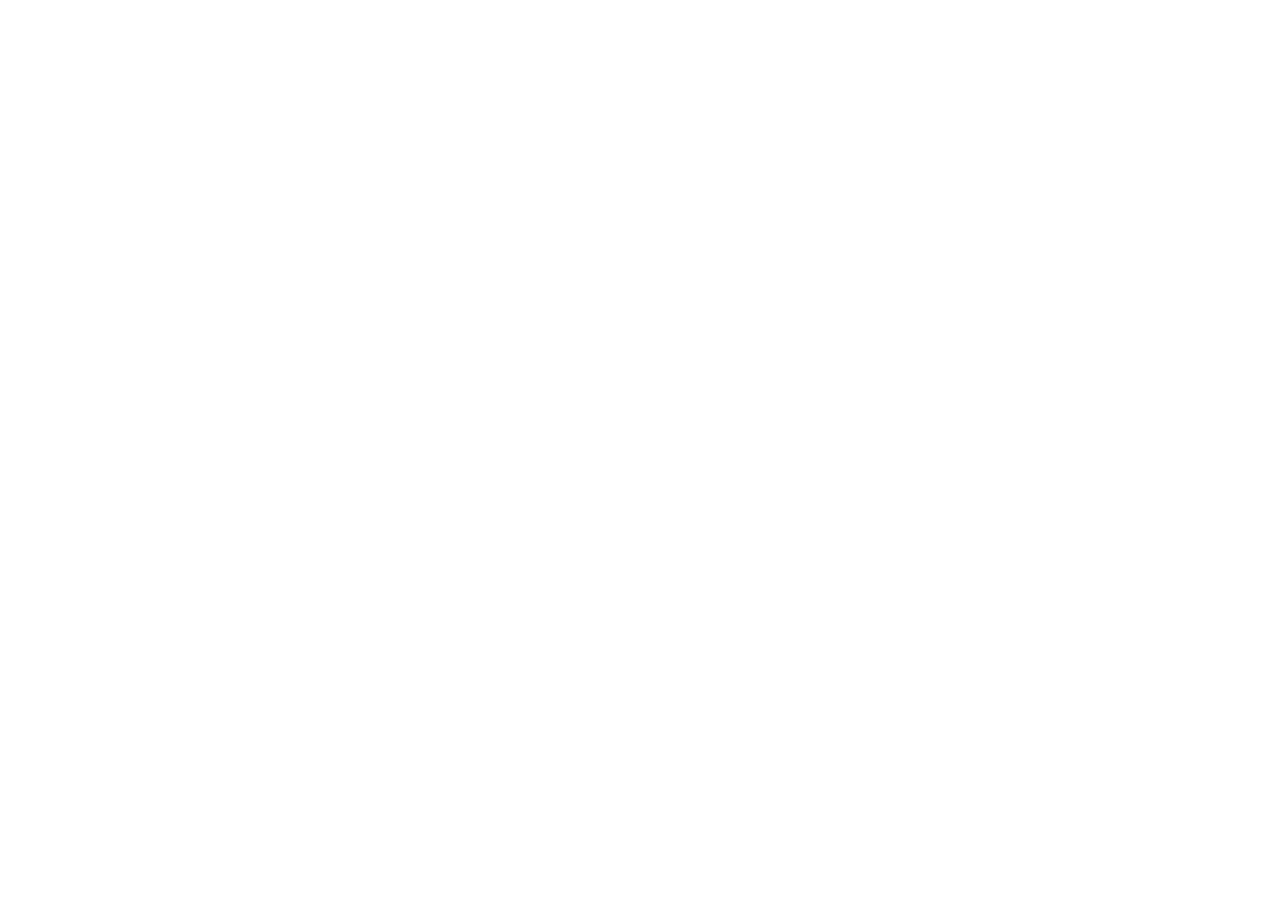
==== blog.html @ 2ebdb0d0 "Integrate homepage FAQ/membership nav, fix blog links, and refine GEO guide. Co-authored-by: Cursor " ====
<!DOCTYPE html>
<html lang="en">
<head>
  <meta charset="UTF-8">
  <meta name="viewport" content="width=device-width, initial-scale=1.0">
  <meta name="description" content="Longevity and preventative health articles by Dr. Ali Zaidi, MD — sleep, metabolism, fitness, and chronic disease prevention.">
  <title>Longevity and Preventative Health Blog | Dr. Ali Zaidi, MD</title>
  <link rel="icon" href="https://static.wixstatic.com/media/4ccdaa_67f7a51a958548e288dbaf24dc10bf9b~mv2.png/v1/fill/w_32,h_32,al_c,q_85,usm_0.66_1.00_0.01,enc_avif,quality_auto/Active%20Senior.png" type="image/png">
  <link rel="preconnect" href="https://fonts.googleapis.com">
  <link rel="preconnect" href="https://fonts.gstatic.com" crossorigin>
  <link href="https://fonts.googleapis.com/css2?family=Inter:wght@400;500;600;700&display=swap" rel="stylesheet">
  <link rel="stylesheet" href="css/style.css">
  <script type="application/ld+json">
  {
    "@context": "https://schema.org",
    "@type": "Blog",
    "name": "Insights for a Healthier, Longer Life",
    "description": "Expert-backed articles on chronic disease prevention, longevity, and lifestyle medicine by Dr. Ali Zaidi, MD.",
    "url": "https://www.alizaidimd.com/blog.html",
    "author": { "@type": "Person", "name": "Ali Zaidi" }
  }
  </script>
</head>
<body class="subpage">

  <div id="geo-spot-head-meta" class="geo-spot-chip" aria-hidden="true">Blog page head metadata (JSON-LD, meta tags) · view source</div>

  <a href="#main-content" class="skip-link">Skip to Main Content</a>

  <header id="site-header">
    <div class="container nav-wrapper">
      <a href="index.html" class="logo">Ali Zaidi, MD</a>
      <button class="nav-toggle" aria-label="Toggle navigation menu" aria-expanded="false">
        <span></span><span></span><span></span>
      </button>
      <nav class="main-nav" aria-label="Main navigation">
        <ul class="nav-links">
          <li><a href="index.html">Home</a></li>
          <li><a href="index.html#about">About</a></li>
          <li><a href="index.html#services">Services</a></li>
          <li><a href="index.html#why-choose">Why Choose Us</a></li>
          <li><a href="blog.html" class="active">Blog</a></li>
          <li><a href="index.html#membership">Membership</a></li>
          <li><a href="index.html#faq">FAQ</a></li>
        </ul>
        <a href="index.html#consult-form" class="btn btn-pill nav-mobile-cta">Book a Consult</a>
      </nav>
      <a href="index.html#consult-form" class="btn btn-pill header-cta">Book a Consult</a>
    </div>
  </header>

  <main id="main-content">
    <div class="page-hero">
      <div class="container">
        <h1>Insights for a Healthier, Longer Life</h1>
        <p>Evidence-based articles on prevention, longevity, and the science behind performance medicine.</p>
      </div>
    </div>

    <section class="section">
      <div class="container">
        <h2 class="blog-page-subheading">All Posts</h2>
        <div class="blog-grid blog-grid-all" id="blog-grid-all"></div>
      </div>
    </section>
  </main>

  <footer id="site-footer">
    <div class="container footer-grid">
      <div class="footer-brand">
        <a href="index.html" class="footer-logo">Ali Zaidi, MD</a>
        <a href="index.html#consult-form" class="btn btn-pill">Book a Consult</a>
      </div>
      <div class="footer-links-col">
        <h3>Quick Links</h3>
        <ul>
          <li><a href="index.html">Home</a></li>
          <li><a href="blog.html">Blog</a></li>
          <li><a href="index.html#membership">Membership</a></li>
          <li><a href="index.html#faq">FAQ</a></li>
        </ul>
      </div>
      <div class="footer-credit">
        <p>&copy; 2025 by Ali Zaidi, MD.</p>
      </div>
    </div>
  </footer>

  <script src="js/config.js"></script>
  <script src="js/blog-data.js"></script>
  <script src="js/blog.js"></script>
  <script src="js/main.js"></script>
  <script src="js/geo-guide.js"></script>
</body>
</html>
---- css/style.css ----
/* Ali Zaidi MD – matched to alizaidimd.com */

:root {
  --brand: #5a827e;
  --brand-dark: #4a6f6b;
  --btn: #84ae92;
  --btn-hover: #75a082;
  --text: #1f2937;
  --text-muted: #4b5563;
  --white: #ffffff;
  --off-white: #f9fafb;
  --light-gray: #f3f4f6;
  --services-overlay: rgba(30, 42, 54, 0.78);
  --radius-card: 18px;
  --radius-pill: 55px;
  --header-h: 118px;
  --font: 'Inter', -apple-system, BlinkMacSystemFont, 'Segoe UI', sans-serif;
  --transition: 0.25s ease;
}

*, *::before, *::after { box-sizing: border-box; margin: 0; padding: 0; }

html {
  scroll-behavior: smooth;
  scroll-padding-top: var(--header-h);
}

body {
  font-family: var(--font);
  font-size: 16px;
  line-height: 1.6;
  color: var(--text);
  background: var(--white);
  -webkit-font-smoothing: antialiased;
}

body.nav-open { overflow: hidden; }

img { max-width: 100%; height: auto; display: block; }
a { color: inherit; text-decoration: none; }
ul { list-style: none; }

h1, h2, h3, h4 {
  font-family: var(--font);
  font-weight: 700;
  color: var(--text);
  line-height: 1.2;
}

.container {
  width: 100%;
  max-width: 1200px;
  margin: 0 auto;
  padding: 0 32px;
}

.section { padding: 72px 0; }
.text-accent { color: var(--brand); }

/* Skip link */
.skip-link {
  position: absolute;
  top: -100px;
  left: 16px;
  z-index: 9999;
  padding: 10px 18px;
  background: var(--brand);
  color: var(--white);
  font-weight: 600;
  border-radius: 6px;
}

.skip-link:focus,
.skip-link.geo-guide-highlight {
  top: 16px;
}

/* Buttons */
.btn {
  display: inline-block;
  font-family: var(--font);
  font-size: 15px;
  font-weight: 600;
  text-align: center;
  border: none;
  cursor: pointer;
  transition: background var(--transition), transform var(--transition);
}

.btn-pill {
  padding: 10px 28px;
  background: var(--btn);
  color: #000;
  border-radius: var(--radius-pill);
}

.btn-pill:hover,
.btn-pill:focus {
  background: var(--btn-hover);
  transform: translateY(-1px);
}

.btn-full { width: 100%; padding-top: 12px; padding-bottom: 12px; }

.label-required::after {
  content: ' *';
  color: rgba(255, 255, 255, 0.85);
}

/* ========== HEADER ========== */
#site-header {
  position: sticky;
  top: 0;
  z-index: 1000;
  background: var(--brand);
  height: var(--header-h);
}

.nav-wrapper {
  display: flex;
  align-items: center;
  justify-content: space-between;
  height: var(--header-h);
  gap: 20px;
}

.logo {
  font-size: 18px;
  font-weight: 700;
  color: var(--white);
  white-space: nowrap;
}

.main-nav {
  flex: 1;
  display: flex;
  justify-content: center;
  align-items: center;
}

.nav-links {
  display: flex;
  gap: 28px;
}

.nav-links a {
  color: var(--white);
  font-size: 15px;
  font-weight: 500;
  padding-bottom: 4px;
  border-bottom: 2px solid transparent;
  transition: border-color var(--transition);
}

.nav-links a:hover,
.nav-links a.active {
  border-bottom-color: var(--white);
}

.nav-mobile-cta { display: none; }

.nav-toggle {
  display: none;
  flex-direction: column;
  gap: 5px;
  background: none;
  border: none;
  cursor: pointer;
  padding: 4px;
  z-index: 1002;
}

.nav-toggle span {
  display: block;
  width: 24px;
  height: 2px;
  background: var(--white);
  transition: transform var(--transition), opacity var(--transition);
}

.nav-toggle.active span:nth-child(1) { transform: translateY(7px) rotate(45deg); }
.nav-toggle.active span:nth-child(2) { opacity: 0; }
.nav-toggle.active span:nth-child(3) { transform: translateY(-7px) rotate(-45deg); }

/* ========== HERO SLIDESHOW ========== */
.hero-slideshow {
  position: relative;
  min-height: 520px;
  display: flex;
  align-items: center;
  justify-content: center;
  overflow: hidden;
}

.hero-slideshow-img {
  position: absolute;
  inset: 0;
  width: 100%;
  height: 100%;
  object-fit: cover;
}

.hero-slideshow-overlay {
  position: absolute;
  inset: 0;
  background: rgba(0, 0, 0, 0.35);
}

.hero-slideshow-content {
  position: relative;
  z-index: 1;
  text-align: center;
  color: var(--white);
  padding: 80px 32px;
}

.hero-slideshow-content h1 {
  font-size: clamp(42px, 7vw, 75px);
  color: var(--white);
  margin-bottom: 16px;
  letter-spacing: -0.02em;
}

.hero-slideshow-tagline {
  font-size: clamp(16px, 2.5vw, 22px);
  font-weight: 700;
  color: var(--white);
}

/* ========== TESTIMONIAL ========== */
.testimonial-section {
  background: var(--off-white);
  padding: 40px 0;
  text-align: center;
}

.testimonial-slide p {
  font-size: 18px;
  font-style: italic;
  color: var(--text-muted);
  max-width: 640px;
  margin: 0 auto 12px;
  line-height: 1.7;
}

.testimonial-slide cite {
  font-style: normal;
  font-weight: 600;
  font-size: 15px;
  color: var(--text);
}

/* ========== PERFORMANCE MEDICINE HERO ========== */
#hero {
  position: relative;
  padding: 80px 0 100px;
  overflow: hidden;
  background: #e4e4e4;
}

.hero-stripes {
  position: absolute;
  inset: 0;
  background:
    linear-gradient(128deg, transparent 22%, rgba(255,255,255,0.92) 22%, rgba(255,255,255,0.92) 38%, transparent 38%),
    linear-gradient(128deg, transparent 48%, rgba(255,255,255,0.7) 48%, rgba(255,255,255,0.7) 62%, transparent 62%),
    linear-gradient(128deg, transparent 8%, rgba(255,255,255,0.55) 8%, rgba(255,255,255,0.55) 18%, transparent 18%),
    linear-gradient(165deg, #e8e8e8 0%, #f6f6f6 45%, #eaeaea 100%);
  pointer-events: none;
}

.hero-inner {
  position: relative;
  text-align: center;
  max-width: 720px;
}

.hero-title {
  font-size: clamp(48px, 8vw, 90px);
  font-weight: 700;
  color: var(--text);
  margin-bottom: 12px;
  letter-spacing: -0.02em;
}

.hero-subtitle {
  font-size: clamp(16px, 2.5vw, 22px);
  font-weight: 700;
  color: var(--text);
  margin-bottom: 48px;
}

.guide-card {
  background: var(--brand);
  border-radius: 31px;
  padding: 48px 56px;
  text-align: center;
  color: var(--white);
}

.guide-card-title {
  font-size: clamp(20px, 3vw, 28px);
  font-weight: 700;
  color: var(--white);
  margin-bottom: 16px;
}

.guide-card-text {
  font-size: 17px;
  line-height: 1.65;
  margin-bottom: 28px;
  color: rgba(255,255,255,0.95);
}

/* ========== ABOUT ========== */
#about { background: var(--white); }

.about-grid {
  display: grid;
  grid-template-columns: 1fr 1.15fr;
  gap: 56px;
  align-items: center;
}

.about-image img {
  width: 100%;
  border-radius: var(--radius-card);
  object-fit: cover;
}

.about-text h2 {
  font-size: clamp(28px, 4vw, 42px);
  margin-bottom: 24px;
  line-height: 1.25;
}

.about-text p {
  font-size: 16px;
  color: var(--text-muted);
  margin-bottom: 16px;
  line-height: 1.75;
}

.about-credentials {
  font-size: 14px;
  font-weight: 500;
  color: var(--text-muted);
  margin-bottom: 16px !important;
}

.service-col .term-note {
  display: block;
  font-size: 13px;
  color: rgba(255,255,255,0.65);
  font-weight: 400;
  margin-top: 2px;
}

.membership-note {
  text-align: center;
  margin-top: 32px;
  font-size: 15px;
  color: var(--text-muted);
}

.membership-note a {
  color: var(--brand);
  text-decoration: underline;
}

.consult-intro {
  font-size: 15px;
  line-height: 1.65;
  color: rgba(255,255,255,0.9);
  margin-bottom: 24px;
  max-width: 420px;
}

.blog-page-subheading {
  font-size: clamp(24px, 3vw, 32px);
  margin-bottom: 32px;
}

.blog-grid-all {
  grid-template-columns: repeat(3, 1fr);
}

.post-article h1 {
  font-size: clamp(28px, 4vw, 40px);
  margin-bottom: 24px;
  line-height: 1.25;
}

.post-meta {
  font-size: 14px;
  color: var(--text-muted);
  margin-bottom: 12px;
}

.post-hero-image {
  margin-bottom: 32px;
  border-radius: var(--radius-card);
  overflow: hidden;
}

.post-hero-image img {
  width: 100%;
  max-height: 480px;
  object-fit: cover;
}

.post-body p {
  font-size: 17px;
  line-height: 1.8;
  color: var(--text-muted);
  margin-bottom: 20px;
}

.post-canonical {
  margin-top: 32px;
  padding-top: 24px;
  border-top: 1px solid #e5e7eb;
  font-size: 14px !important;
}

.post-canonical a {
  color: var(--brand);
  text-decoration: underline;
}

.post-back {
  margin-top: 40px;
}

.post-back a {
  color: var(--brand);
  font-weight: 600;
  text-decoration: underline;
}

.best-fit-lead {
  font-size: 18px;
  line-height: 1.7;
  color: var(--text-muted);
  margin-bottom: 32px;
  padding-bottom: 32px;
  border-bottom: 1px solid #e5e7eb;
}

/* ========== SERVICES ========== */
#services {
  position: relative;
  padding: 72px 0;
  color: var(--white);
}

.services-bg {
  position: absolute;
  inset: 0;
}

.services-bg::before {
  content: '';
  position: absolute;
  inset: 0;
  background: url('https://static.wixstatic.com/media/11062b_70e1c9939f43477fb75003831339d570~mv2.jpeg/v1/fill/w_1920,h_700,al_c,q_90,usm_0.66_1.00_0.01,enc_avif,quality_auto/11062b_70e1c9939f43477fb75003831339d570~mv2.jpeg') center/cover no-repeat;
  filter: saturate(0.85) brightness(0.92);
}

.services-bg::after {
  content: '';
  position: absolute;
  inset: 0;
  background: var(--services-overlay);
}

.services-inner { position: relative; z-index: 1; }

.services-heading {
  text-align: center;
  font-size: clamp(28px, 4vw, 42px);
  color: var(--white);
  margin-bottom: 48px;
}

.services-grid {
  display: grid;
  grid-template-columns: repeat(3, 1fr);
  gap: 0;
}

.service-col { padding: 0 32px; }

.service-col:not(:first-child) {
  border-left: 1px solid rgba(255,255,255,0.25);
}

.service-col h4 {
  font-size: 20px;
  font-weight: 700;
  color: var(--white);
  margin-bottom: 12px;
}

.service-intro {
  font-size: 15px;
  color: rgba(255,255,255,0.85);
  margin-bottom: 12px;
  line-height: 1.6;
}

.service-col ul li {
  font-size: 15px;
  color: rgba(255,255,255,0.9);
  padding-left: 14px;
  position: relative;
  margin-bottom: 6px;
  line-height: 1.55;
}

.service-col ul li::before {
  content: '•';
  position: absolute;
  left: 0;
  color: rgba(255,255,255,0.7);
}

/* ========== OUTSMART CHRONIC DISEASE ========== */
#chronic-callout { padding: 0; }

.chronic-grid {
  display: grid;
  grid-template-columns: 1fr 1fr;
  min-height: 420px;
}

.chronic-content {
  background: var(--brand);
  color: var(--white);
  display: flex;
  flex-direction: column;
  justify-content: center;
  align-items: center;
  text-align: center;
  padding: 56px 48px;
}

.chronic-content h2 {
  font-size: clamp(28px, 4vw, 42px);
  color: var(--white);
  margin-bottom: 20px;
}

.chronic-content p {
  font-size: 16px;
  line-height: 1.7;
  max-width: 440px;
  margin-bottom: 32px;
  color: rgba(255,255,255,0.95);
}

.chronic-image { overflow: hidden; }

.chronic-image img {
  width: 100%;
  height: 100%;
  object-fit: cover;
}

/* ========== MEMBERSHIP ========== */
#membership { background: var(--white); }

.membership-heading {
  text-align: center;
  font-size: clamp(28px, 4vw, 42px);
  margin-bottom: 48px;
}

.membership-grid {
  display: grid;
  grid-template-columns: 1fr 1fr;
  gap: 48px;
  align-items: start;
}

.membership-image img {
  width: 100%;
  border-radius: var(--radius-card);
  object-fit: cover;
  aspect-ratio: 4/5;
}

.membership-items {
  display: flex;
  flex-direction: column;
  gap: 12px;
}

.membership-item {
  border: 1px solid #d1d5db;
  border-radius: 8px;
  padding: 18px 20px;
  text-align: center;
  font-size: 15px;
  font-weight: 500;
  color: var(--text);
  background: var(--white);
  transition: background var(--transition);
  flex-shrink: 0;
}

.membership-item:hover { background: var(--off-white); }

.membership-dots {
  display: none;
  justify-content: center;
  gap: 8px;
  margin-top: 20px;
}

.membership-dot {
  width: 8px;
  height: 8px;
  border-radius: 50%;
  border: none;
  background: #d1d5db;
  cursor: pointer;
  padding: 0;
}

.membership-dot.active { background: var(--brand); }

/* ========== WHY CHOOSE ========== */
#why-choose { background: var(--off-white); }

.why-header {
  text-align: center;
  max-width: 640px;
  margin: 0 auto 48px;
}

.why-header h2 {
  font-size: clamp(28px, 4vw, 36px);
  margin-bottom: 12px;
}

.why-header p {
  font-size: 16px;
  color: var(--text-muted);
}

.why-grid {
  display: grid;
  grid-template-columns: 1fr 1fr;
  gap: 40px;
  align-items: start;
}

.why-image img {
  width: 100%;
  border-radius: var(--radius-card);
  object-fit: cover;
}

.why-features {
  display: flex;
  flex-direction: column;
  gap: 16px;
}

.why-card {
  display: flex;
  gap: 20px;
  align-items: flex-start;
  background: var(--white);
  border: 1px solid #e5e7eb;
  border-radius: var(--radius-card);
  padding: 24px;
}

.why-icon {
  flex-shrink: 0;
  width: 48px;
  height: 48px;
  color: var(--text-muted);
}

.why-icon img {
  width: 100%;
  height: 100%;
  filter: brightness(0) saturate(100%) invert(35%) sepia(8%) saturate(600%) hue-rotate(118deg);
}

.why-card h4 {
  font-size: 17px;
  font-weight: 700;
  margin-bottom: 6px;
}

.why-card p {
  font-size: 14px;
  color: var(--text-muted);
  line-height: 1.65;
}

/* ========== BLOG ========== */
#blog { background: var(--white); }

.blog-header {
  display: grid;
  grid-template-columns: 1fr 1fr;
  gap: 40px;
  align-items: start;
  margin-bottom: 40px;
}

.blog-header h2 {
  font-size: clamp(28px, 4vw, 42px);
  line-height: 1.2;
}

.blog-header-right p {
  font-size: 15px;
  color: var(--text-muted);
  line-height: 1.7;
  margin-bottom: 20px;
}

.blog-grid {
  display: grid;
  grid-template-columns: repeat(3, 1fr);
  gap: 24px;
}

.blog-card {
  position: relative;
  display: block;
  border-radius: var(--radius-card);
  overflow: hidden;
  aspect-ratio: 1;
}

.blog-card img {
  width: 100%;
  height: 100%;
  object-fit: cover;
  transition: transform 0.4s ease;
}

.blog-card::after {
  content: '';
  position: absolute;
  inset: 0;
  background: linear-gradient(to bottom, rgba(0,0,0,0.55) 0%, transparent 35%, transparent 55%, rgba(0,0,0,0.7) 100%);
  pointer-events: none;
}

.blog-card:hover img { transform: scale(1.04); }

.blog-overlay {
  position: absolute;
  inset: 0;
  z-index: 1;
  display: flex;
  flex-direction: column;
  justify-content: space-between;
  padding: 20px;
  pointer-events: none;
}

.blog-meta {
  font-size: 13px;
  color: rgba(255,255,255,0.9);
  font-weight: 500;
}

.blog-overlay h3 {
  font-size: clamp(15px, 2vw, 20px);
  font-weight: 600;
  color: var(--white);
  line-height: 1.35;
}

/* ========== BIOMARKER GUIDE ========== */
#biomarker-guide { background: var(--light-gray); }

.guide-grid {
  display: grid;
  grid-template-columns: 1fr 1fr;
  gap: 48px;
  align-items: center;
}

.guide-copy h2 {
  font-size: clamp(28px, 4vw, 36px);
  margin-bottom: 16px;
}

.guide-copy > p {
  font-size: 16px;
  color: var(--text-muted);
  margin-bottom: 8px;
}

.guide-benefits { margin-top: 24px; }

.guide-benefits li {
  position: relative;
  padding-left: 28px;
  margin-bottom: 10px;
  font-size: 15px;
  color: var(--text-muted);
  line-height: 1.5;
}

.guide-benefits li::before {
  content: '✔';
  position: absolute;
  left: 0;
  color: var(--brand);
  font-size: 14px;
}

.guide-form-panel {
  background: var(--brand);
  color: var(--white);
  padding: 40px;
  border-radius: var(--radius-card);
}

.guide-form-panel h2 {
  font-size: 22px;
  color: var(--white);
  margin-bottom: 8px;
}

.guide-form-sub {
  font-size: 14px;
  margin-bottom: 24px;
  color: rgba(255,255,255,0.9);
}

#guide-form input {
  width: 100%;
  padding: 14px 16px;
  margin-bottom: 12px;
  border: none;
  border-radius: 8px;
  font-family: var(--font);
  font-size: 15px;
  background: var(--white);
  color: var(--text);
}

#guide-form input:focus {
  outline: 2px solid var(--btn);
  outline-offset: 1px;
}

#guide-form input.error { outline: 2px solid #ef4444; }

/* ========== CONSULT FORM ========== */
#consult-form { padding: 0; }

.consult-grid {
  display: grid;
  grid-template-columns: 1fr 1fr;
  min-height: 600px;
}

.consult-panel {
  background: var(--brand);
  color: var(--white);
  padding: 56px 48px;
}

.consult-panel h2 {
  font-size: clamp(32px, 5vw, 42px);
  color: var(--white);
  margin-bottom: 32px;
}

.consult-panel label {
  display: block;
  font-size: 13px;
  font-weight: 500;
  margin-bottom: 6px;
  color: rgba(255,255,255,0.95);
}

.consult-panel input,
.consult-panel textarea {
  width: 100%;
  padding: 12px 14px;
  border: none;
  border-radius: 8px;
  font-family: var(--font);
  font-size: 15px;
  background: var(--white);
  color: var(--text);
  margin-bottom: 4px;
}

.consult-panel input:focus,
.consult-panel textarea:focus {
  outline: 2px solid var(--btn);
  outline-offset: 1px;
}

.consult-panel input.error,
.consult-panel textarea.error { outline: 2px solid #ef4444; }

.form-row {
  display: grid;
  grid-template-columns: 1fr 1fr;
  gap: 16px;
  margin-bottom: 12px;
}

.form-group { margin-bottom: 12px; }

.consult-panel .btn-pill { margin-top: 16px; }

.consult-image { overflow: hidden; }

.consult-image img {
  width: 100%;
  height: 100%;
  object-fit: cover;
}

.form-message {
  margin-top: 12px;
  font-size: 14px;
  min-height: 20px;
}

.form-message.success { color: #bbf7d0; font-weight: 600; }
.form-message.error { color: #fecaca; }

#guide-form .form-message.success { color: #d1fae5; }
#guide-form .form-message.error { color: #fecaca; }

/* ========== FOOTER ========== */
#site-footer {
  background: var(--brand);
  color: var(--white);
  padding: 64px 0 48px;
}

.footer-grid {
  display: grid;
  grid-template-columns: 1.8fr 0.8fr 1fr;
  gap: 48px;
  align-items: start;
}

.footer-logo {
  font-size: 20px;
  font-weight: 700;
  color: var(--white);
  display: inline-block;
  margin-bottom: 16px;
}

.footer-brand p {
  font-size: 14px;
  line-height: 1.75;
  color: rgba(255,255,255,0.9);
  margin-bottom: 16px;
  max-width: 440px;
}

.footer-nap {
  margin-bottom: 24px;
  font-size: 14px;
  line-height: 1.75;
  color: rgba(255,255,255,0.9);
}

.footer-nap a {
  color: var(--white);
  text-decoration: underline;
}

.footer-nap p { margin-bottom: 4px; }

.footer-links-col h3 {
  font-size: 15px;
  font-weight: 700;
  color: var(--white);
  margin-bottom: 16px;
}

.footer-links-col ul li { margin-bottom: 10px; }

.footer-links-col a {
  font-size: 14px;
  color: rgba(255,255,255,0.85);
  transition: color var(--transition);
}

.footer-links-col a:hover { color: var(--white); }

.footer-credit {
  text-align: right;
  align-self: end;
}

.footer-credit p {
  font-size: 13px;
  color: rgba(255,255,255,0.75);
}

.footer-credit a {
  text-decoration: underline;
  color: rgba(255,255,255,0.85);
}

/* ========== RESPONSIVE ========== */
@media (max-width: 1024px) {
  .about-grid,
  .membership-grid,
  .why-grid,
  .guide-grid,
  .blog-header {
    grid-template-columns: 1fr;
    gap: 32px;
  }

  .blog-grid { grid-template-columns: repeat(2, 1fr); }

  .footer-grid {
    grid-template-columns: 1fr;
    gap: 32px;
  }

  .footer-credit { text-align: left; }
}

@media (max-width: 768px) {
  :root { --header-h: 80px; }

  .container { padding: 0 20px; }
  .section { padding: 56px 0; }

  .nav-toggle { display: flex; }

  .header-cta { display: none; }

  .main-nav {
    position: fixed;
    inset: 0;
    top: var(--header-h);
    background: var(--brand);
    flex-direction: column;
    justify-content: flex-start;
    padding: 32px 24px;
    transform: translateX(100%);
    transition: transform var(--transition);
    z-index: 1001;
  }

  .main-nav.open { transform: translateX(0); }

  .nav-links {
    flex-direction: column;
    align-items: center;
    gap: 0;
    width: 100%;
  }

  .nav-links a {
    display: block;
    padding: 16px 24px;
    font-size: 18px;
    border-bottom: none;
  }

  .nav-mobile-cta {
    display: inline-block;
    margin-top: 24px;
  }

  .hero-slideshow { min-height: 400px; }

  .services-grid { grid-template-columns: 1fr; gap: 32px; }

  .service-col:not(:first-child) {
    border-left: none;
    border-top: 1px solid rgba(255,255,255,0.25);
    padding-top: 32px;
  }

  .service-col { padding: 0; }

  .chronic-grid,
  .consult-grid { grid-template-columns: 1fr; }

  .chronic-image { min-height: 280px; }
  .consult-image { min-height: 320px; order: -1; }

  .blog-grid { grid-template-columns: 1fr; }

  .blog-grid-all { grid-template-columns: 1fr; }

  .guide-card { padding: 32px 24px; border-radius: 20px; }

  .form-row { grid-template-columns: 1fr; gap: 0; }

  .consult-panel { padding: 40px 24px; }

  .membership-items {
    flex-direction: row;
    overflow-x: auto;
    scroll-snap-type: x mandatory;
    gap: 12px;
    padding-bottom: 8px;
    -webkit-overflow-scrolling: touch;
  }

  .membership-item {
    min-width: 85%;
    scroll-snap-align: start;
  }

  .membership-dots { display: flex; }
}

@media (max-width: 480px) {
  .hero-title { font-size: 42px; }
  .guide-form-panel { padding: 28px 20px; }
}

/* ========== GEO UI COMPONENTS ========== */
.section-off-white { background: var(--off-white); }
.section-light-gray { background: var(--light-gray); }

.section-heading-center {
  text-align: center;
  font-size: clamp(28px, 4vw, 38px);
  margin-bottom: 40px;
}

.geo-tldr {
  background: var(--white);
  border: 1px solid #e5e7eb;
  border-left: 4px solid var(--brand);
  border-radius: var(--radius-card);
  padding: 28px 32px;
  text-align: left;
  margin-bottom: 40px;
  max-width: 100%;
}

.geo-tldr-lead {
  font-size: 17px;
  line-height: 1.65;
  color: var(--text);
  margin-bottom: 16px;
}

.geo-tldr ul {
  list-style: disc;
  padding-left: 20px;
}

.geo-tldr li {
  font-size: 15px;
  color: var(--text-muted);
  margin-bottom: 8px;
  line-height: 1.6;
}

.geo-tldr a {
  color: var(--brand);
  text-decoration: underline;
}

.geo-credentials {
  font-size: 14px;
  font-weight: 600;
  color: var(--brand);
  margin-bottom: 16px !important;
}

.geo-capsules-grid {
  display: grid;
  grid-template-columns: repeat(3, 1fr);
  gap: 24px;
}

.geo-capsule {
  background: var(--white);
  border: 1px solid #e5e7eb;
  border-radius: var(--radius-card);
  padding: 28px;
}

.geo-capsule h3 {
  font-size: 18px;
  margin-bottom: 12px;
}

.geo-capsule p {
  font-size: 15px;
  color: var(--text-muted);
  line-height: 1.65;
}

.geo-capsule a {
  color: var(--brand);
  text-decoration: underline;
}

.geo-capsule dfn {
  font-style: normal;
  border-bottom: 1px dotted var(--brand);
  cursor: help;
}

.geo-table-wrap {
  margin-top: 48px;
  max-width: 720px;
  margin-left: auto;
  margin-right: auto;
}

.geo-table-heading {
  font-size: 20px;
  margin-bottom: 16px;
  text-align: center;
}

.geo-table {
  width: 100%;
  border-collapse: collapse;
  background: var(--white);
  border-radius: var(--radius-card);
  overflow: hidden;
  border: 1px solid #e5e7eb;
}

.geo-table th,
.geo-table td {
  padding: 14px 18px;
  text-align: left;
  font-size: 15px;
  border-bottom: 1px solid #e5e7eb;
}

.geo-table th {
  background: var(--off-white);
  font-weight: 700;
}

.geo-table tr:last-child td { border-bottom: none; }

.geo-table-note {
  margin-top: 12px;
  font-size: 14px;
  color: var(--text-muted);
  text-align: center;
}

.geo-table-note a {
  color: var(--brand);
  text-decoration: underline;
}

.geo-pros-cons {
  display: grid;
  grid-template-columns: 1fr 1fr;
  gap: 32px;
  max-width: 900px;
  margin: 0 auto;
}

.geo-pros,
.geo-cons {
  background: var(--white);
  border-radius: var(--radius-card);
  padding: 28px 32px;
  border: 1px solid #e5e7eb;
}

.geo-pros h3,
.geo-cons h3 {
  font-size: 18px;
  margin-bottom: 16px;
}

.geo-pros ul,
.geo-cons ul {
  list-style: disc;
  padding-left: 20px;
}

.geo-pros li,
.geo-cons li {
  font-size: 15px;
  color: var(--text-muted);
  margin-bottom: 10px;
  line-height: 1.55;
}

.geo-pros-cons-cta {
  text-align: center;
  margin-top: 28px;
  font-size: 15px;
}

.geo-pros-cons-cta a {
  color: var(--brand);
  font-weight: 600;
  text-decoration: underline;
}

.geo-steps {
  max-width: 720px;
  margin: 0 auto;
  counter-reset: step;
  list-style: none;
  padding: 0;
}

.geo-steps li {
  position: relative;
  padding-left: 56px;
  margin-bottom: 28px;
  counter-increment: step;
}

.geo-steps li::before {
  content: counter(step);
  position: absolute;
  left: 0;
  top: 0;
  width: 36px;
  height: 36px;
  background: var(--brand);
  color: var(--white);
  border-radius: 50%;
  display: flex;
  align-items: center;
  justify-content: center;
  font-weight: 700;
  font-size: 16px;
}

.geo-steps strong {
  display: block;
  font-size: 17px;
  margin-bottom: 6px;
  color: var(--text);
}

.geo-steps span {
  font-size: 15px;
  color: var(--text-muted);
  line-height: 1.6;
}

.geo-steps a {
  color: var(--brand);
  text-decoration: underline;
}

/* Subpages */
.page-hero {
  background: var(--brand);
  color: var(--white);
  padding: 56px 0;
  text-align: center;
}

.page-hero h1 {
  font-size: clamp(32px, 5vw, 48px);
  color: var(--white);
  margin-bottom: 12px;
}

.page-hero p {
  font-size: 17px;
  color: rgba(255,255,255,0.9);
  max-width: 640px;
  margin: 0 auto;
}

.page-body {
  max-width: 800px;
  margin: 0 auto;
}

.page-body h2 {
  font-size: 24px;
  margin: 40px 0 16px;
}

.page-body p,
.page-body li {
  font-size: 16px;
  color: var(--text-muted);
  line-height: 1.75;
  margin-bottom: 12px;
}

.faq-list dt {
  font-weight: 700;
  font-size: 17px;
  color: var(--text);
  margin-top: 28px;
  margin-bottom: 8px;
}

.faq-list dt:first-child {
  margin-top: 0;
}

#faq .why-header h2 {
  font-size: clamp(28px, 4vw, 42px);
}

.faq-accordion {
  max-width: 720px;
  margin: 0 auto;
  display: flex;
  flex-direction: column;
  gap: 12px;
}

.faq-item {
  border: 1px solid #d1d5db;
  border-radius: var(--radius-card);
  background: var(--white);
  overflow: hidden;
  transition: border-color var(--transition), box-shadow var(--transition);
}

.faq-item[open] {
  border-color: var(--brand);
  box-shadow: 0 4px 16px rgba(90, 130, 126, 0.1);
}

.faq-question {
  list-style: none;
  cursor: pointer;
  padding: 18px 48px 18px 20px;
  font-size: 16px;
  font-weight: 600;
  color: var(--text);
  line-height: 1.5;
  position: relative;
  user-select: none;
}

.faq-question::-webkit-details-marker {
  display: none;
}

.faq-question::after {
  content: '+';
  position: absolute;
  right: 20px;
  top: 50%;
  transform: translateY(-50%);
  font-size: 22px;
  font-weight: 400;
  color: var(--brand);
  line-height: 1;
}

.faq-item[open] .faq-question::after {
  content: '\2212';
}

.faq-question:hover {
  color: var(--brand-dark);
}

.faq-answer {
  padding: 0 20px 18px;
}

.faq-answer p {
  font-size: 16px;
  color: var(--text-muted);
  line-height: 1.75;
  margin: 0;
}

.faq-answer a {
  color: var(--brand);
  font-weight: 500;
}

.faq-answer a:hover {
  color: var(--brand-dark);
}

.faq-list dd {
  font-size: 16px;
  color: var(--text-muted);
  line-height: 1.75;
  margin-left: 0;
  margin-bottom: 8px;
}

.faq-inline-list {
  list-style: disc;
  padding-left: 20px;
}

.faq-inline-list li {
  margin-bottom: 8px;
}

.post-read-full {
  margin-top: 32px;
}

.subpage-cta {
  text-align: center;
  margin-top: 48px;
  padding-top: 32px;
  border-top: 1px solid #e5e7eb;
}

body.subpage .nav-links a[href="index.html"] { border-bottom-color: transparent; }
body.subpage .nav-links a.active { border-bottom-color: var(--white); }

@media (max-width: 1024px) {
  .geo-capsules-grid { grid-template-columns: repeat(2, 1fr); }
}

@media (max-width: 768px) {
  .geo-capsules-grid,
  .geo-pros-cons { grid-template-columns: 1fr; }

  .geo-tldr { padding: 20px; }

  .footer-grid {
    grid-template-columns: 1fr;
  }

  .geo-guide-panel {
    width: calc(100vw - 32px);
    right: 0;
    max-height: 70vh;
  }
}

/* ========== GEO GUIDE WIDGET ========== */
.geo-guide {
  position: fixed;
  bottom: 24px;
  right: 24px;
  z-index: 2100;
  font-family: var(--font);
}

.geo-guide-toggle {
  box-shadow: 0 4px 20px rgba(0, 0, 0, 0.18);
  font-size: 14px;
  padding: 10px 20px;
}

.geo-guide-panel {
  position: absolute;
  bottom: calc(100% + 12px);
  right: 0;
  width: 340px;
  max-height: 480px;
  overflow-y: auto;
  background: var(--white);
  border: 1px solid #e5e7eb;
  border-radius: var(--radius-card);
  box-shadow: 0 8px 32px rgba(0, 0, 0, 0.15);
  padding: 20px;
}

.geo-guide-panel-header {
  display: flex;
  align-items: center;
  justify-content: space-between;
  margin-bottom: 8px;
}

.geo-guide-badge {
  font-size: 11px;
  font-weight: 700;
  text-transform: uppercase;
  letter-spacing: 0.04em;
  background: var(--brand);
  color: var(--white);
  padding: 4px 10px;
  border-radius: 999px;
}

.geo-guide-close {
  background: none;
  border: none;
  font-size: 22px;
  line-height: 1;
  cursor: pointer;
  color: var(--text-muted);
  padding: 0 4px;
}

.geo-guide-close:hover { color: var(--text); }

.geo-guide-counter {
  font-size: 12px;
  color: var(--text-muted);
  margin-bottom: 4px;
}

.geo-guide-title {
  font-size: 18px;
  margin-bottom: 8px;
  line-height: 1.3;
}

.geo-guide-desc {
  font-size: 14px;
  color: var(--text-muted);
  line-height: 1.6;
  margin-bottom: 16px;
}

.geo-guide-actions {
  display: flex;
  gap: 8px;
  margin-bottom: 16px;
}

.geo-guide-btn {
  flex: 1;
  padding: 8px 12px;
  font-family: var(--font);
  font-size: 13px;
  font-weight: 600;
  border: 1px solid #e5e7eb;
  border-radius: 8px;
  background: var(--off-white);
  cursor: pointer;
  transition: background var(--transition);
}

.geo-guide-btn:hover {
  background: var(--light-gray);
}

.geo-guide-list-wrap {
  border-top: 1px solid #e5e7eb;
  padding-top: 12px;
}

.geo-guide-list-wrap summary {
  font-size: 13px;
  font-weight: 600;
  cursor: pointer;
  color: var(--brand);
  margin-bottom: 8px;
}

.geo-guide-list {
  list-style: none;
  max-height: none;
  overflow-y: visible;
}

.membership-page-list {
  list-style: none;
  padding: 0;
  max-width: 560px;
  margin: 0 auto;
}

.membership-page-list li {
  padding: 16px 20px;
  margin-bottom: 12px;
  border: 1px solid #d1d5db;
  border-radius: 8px;
  text-align: center;
  font-size: 16px;
  color: var(--text-muted);
}

.geo-guide-list-item {
  display: block;
  width: 100%;
  text-align: left;
  padding: 8px 10px;
  font-family: var(--font);
  font-size: 13px;
  border: none;
  background: none;
  cursor: pointer;
  border-radius: 6px;
  color: var(--text-muted);
}

.geo-guide-list-item:hover,
.geo-guide-list-item.active {
  background: var(--off-white);
  color: var(--text);
  font-weight: 600;
}

.geo-guide-highlight {
  position: relative;
  z-index: 1;
}

.geo-spot-chip {
  position: fixed;
  top: 76px;
  left: 16px;
  z-index: 100;
  max-width: min(320px, calc(100vw - 32px));
  padding: 10px 14px;
  font-size: 13px;
  font-weight: 600;
  line-height: 1.4;
  color: var(--brand-dark);
  background: var(--white);
  border: 2px dashed var(--brand);
  border-radius: 10px;
  box-shadow: 0 4px 16px rgba(0, 0, 0, 0.08);
  opacity: 0;
  visibility: hidden;
  pointer-events: none;
  transition: opacity 0.2s ease, visibility 0.2s ease;
}

.geo-spot-chip:nth-of-type(2) {
  top: 132px;
}

.geo-spot-chip.geo-guide-highlight {
  opacity: 1;
  visibility: visible;
}

.geo-guide-ring {
  position: fixed;
  pointer-events: none;
  z-index: 2090;
  border: 3px solid var(--brand);
  border-radius: 12px;
  box-shadow:
    0 0 0 4px rgba(90, 130, 126, 0.25),
    0 0 24px rgba(90, 130, 126, 0.35);
  animation: geo-guide-ring-pulse 1.6s ease-in-out infinite;
  transition: top 0.2s ease, left 0.2s ease, width 0.2s ease, height 0.2s ease;
}

@keyframes geo-guide-ring-pulse {
  0%, 100% {
    border-color: var(--brand);
    box-shadow:
      0 0 0 4px rgba(90, 130, 126, 0.25),
      0 0 24px rgba(90, 130, 126, 0.35);
  }
  50% {
    border-color: var(--btn);
    box-shadow:
      0 0 0 6px rgba(132, 174, 146, 0.35),
      0 0 32px rgba(132, 174, 146, 0.45);
  }
}
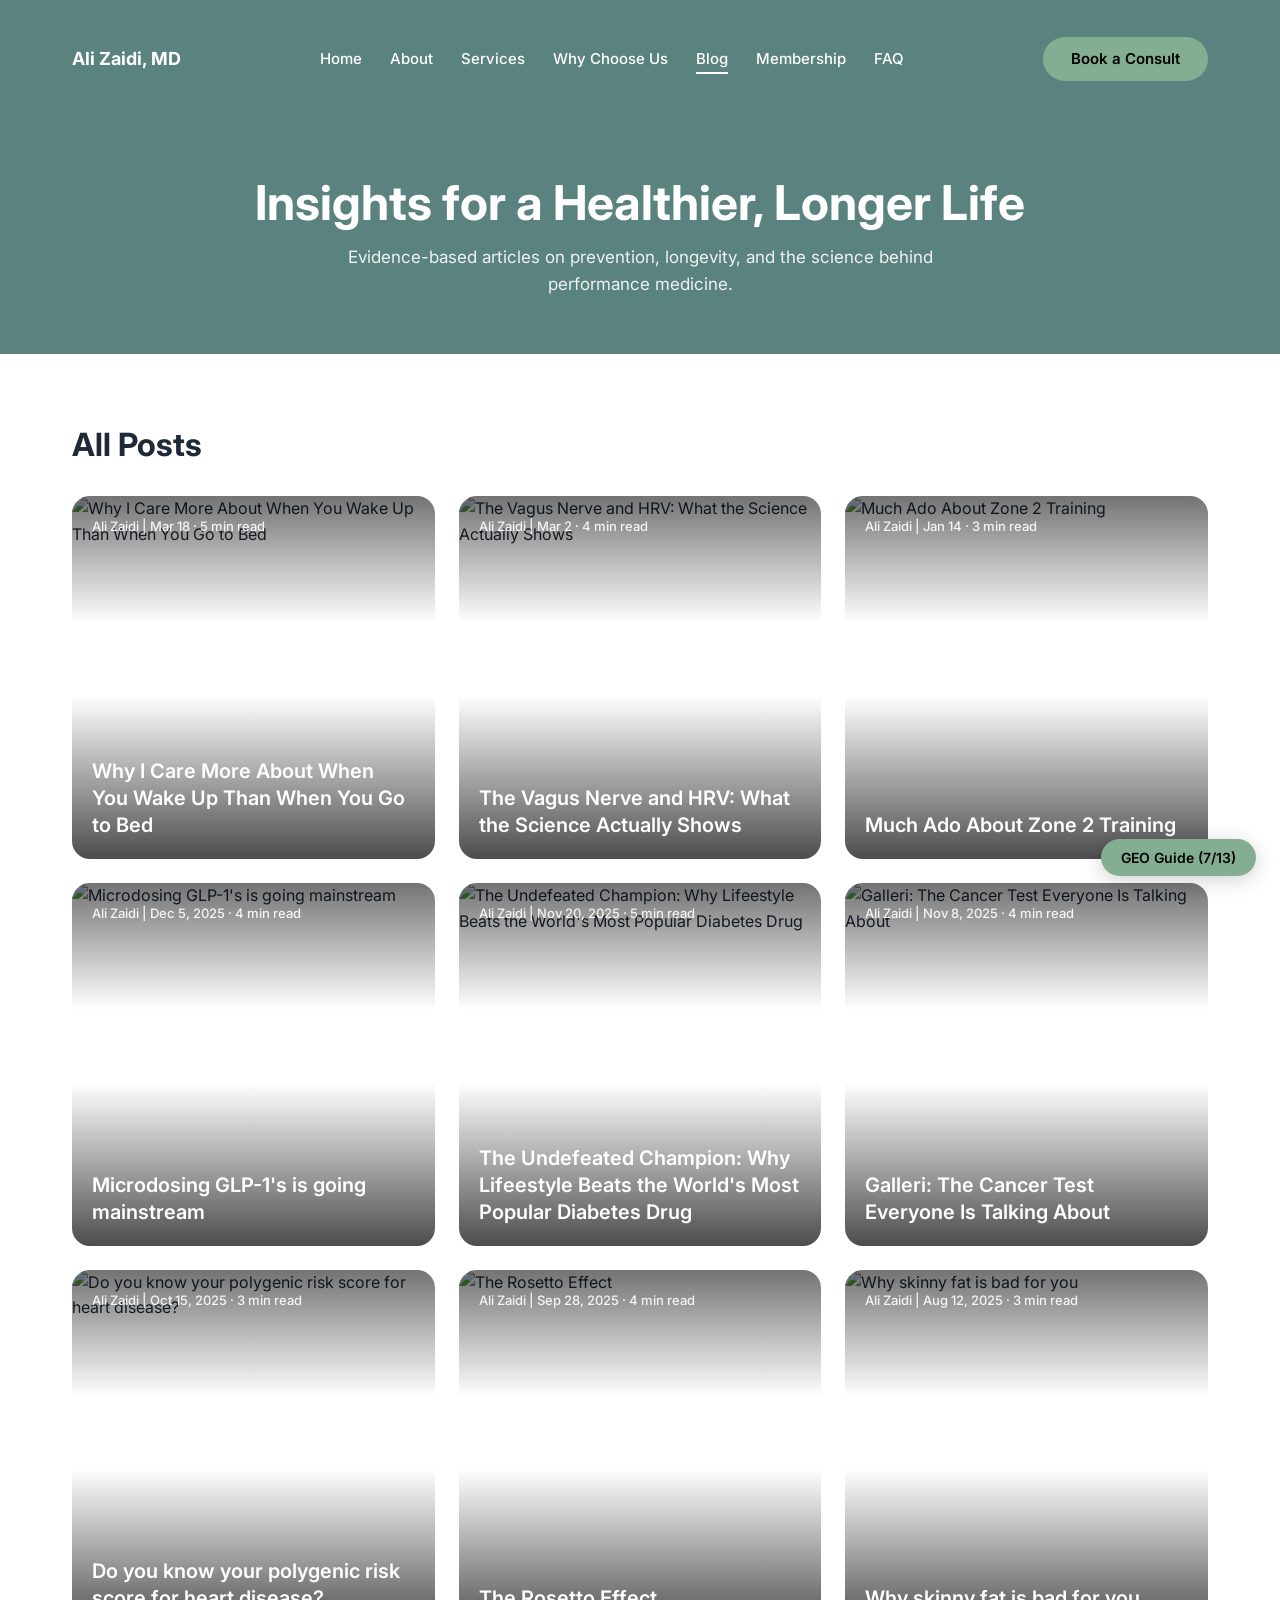
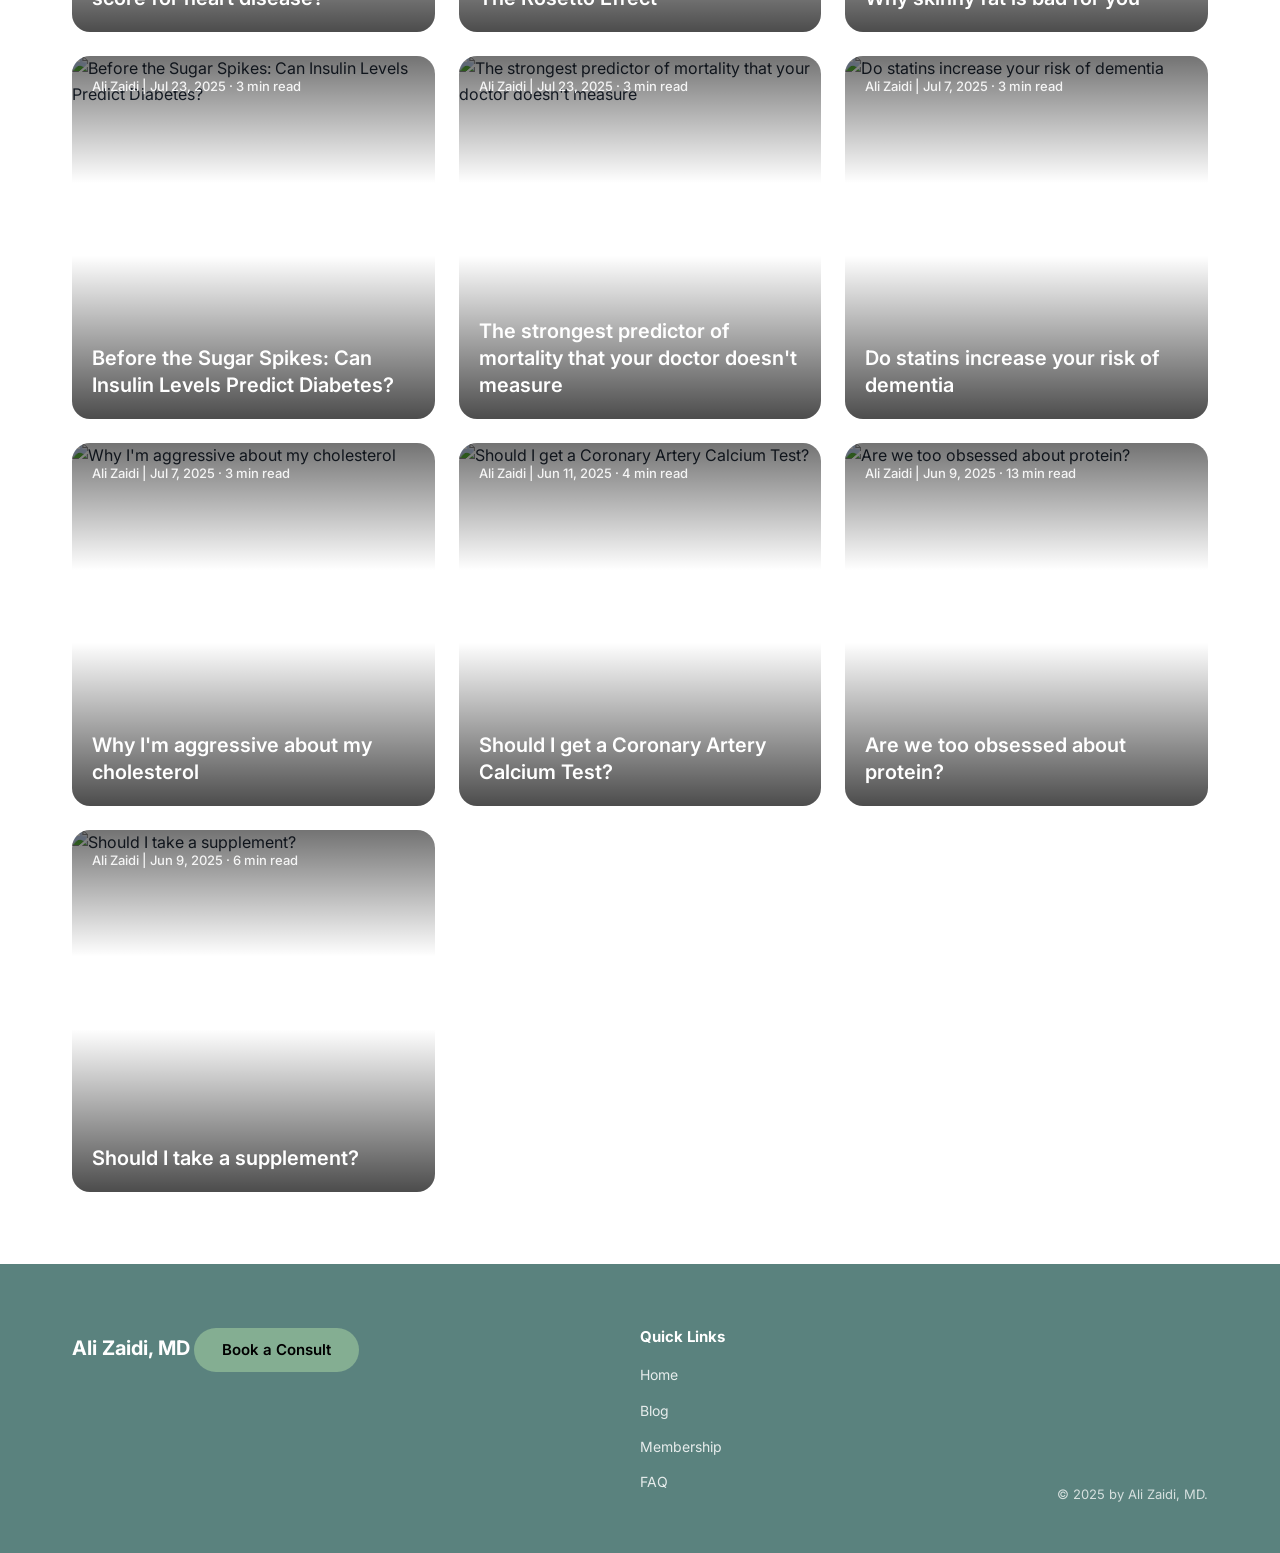
==== commit 1d792981: "Fix sitewide redirect to alizaidimd.com and improve Inter font loading. Co-authored-by: Cursor <curs" ====
--- a/blog.html
+++ b/blog.html
@@ -8,6 +8,7 @@
   <link rel="icon" href="https://static.wixstatic.com/media/4ccdaa_67f7a51a958548e288dbaf24dc10bf9b~mv2.png/v1/fill/w_32,h_32,al_c,q_85,usm_0.66_1.00_0.01,enc_avif,quality_auto/Active%20Senior.png" type="image/png">
   <link rel="preconnect" href="https://fonts.googleapis.com">
   <link rel="preconnect" href="https://fonts.gstatic.com" crossorigin>
+  <link rel="preload" href="https://fonts.googleapis.com/css2?family=Inter:wght@400;500;600;700&display=swap" as="style">
   <link href="https://fonts.googleapis.com/css2?family=Inter:wght@400;500;600;700&display=swap" rel="stylesheet">
   <link rel="stylesheet" href="css/style.css">
   <script type="application/ld+json">
--- a/css/style.css
+++ b/css/style.css
@@ -14,7 +14,7 @@
   --radius-card: 18px;
   --radius-pill: 55px;
   --header-h: 118px;
-  --font: 'Inter', -apple-system, BlinkMacSystemFont, 'Segoe UI', sans-serif;
+  --font: 'Inter', system-ui, -apple-system, BlinkMacSystemFont, 'Segoe UI', Helvetica, Arial, sans-serif;
   --transition: 0.25s ease;
 }
 
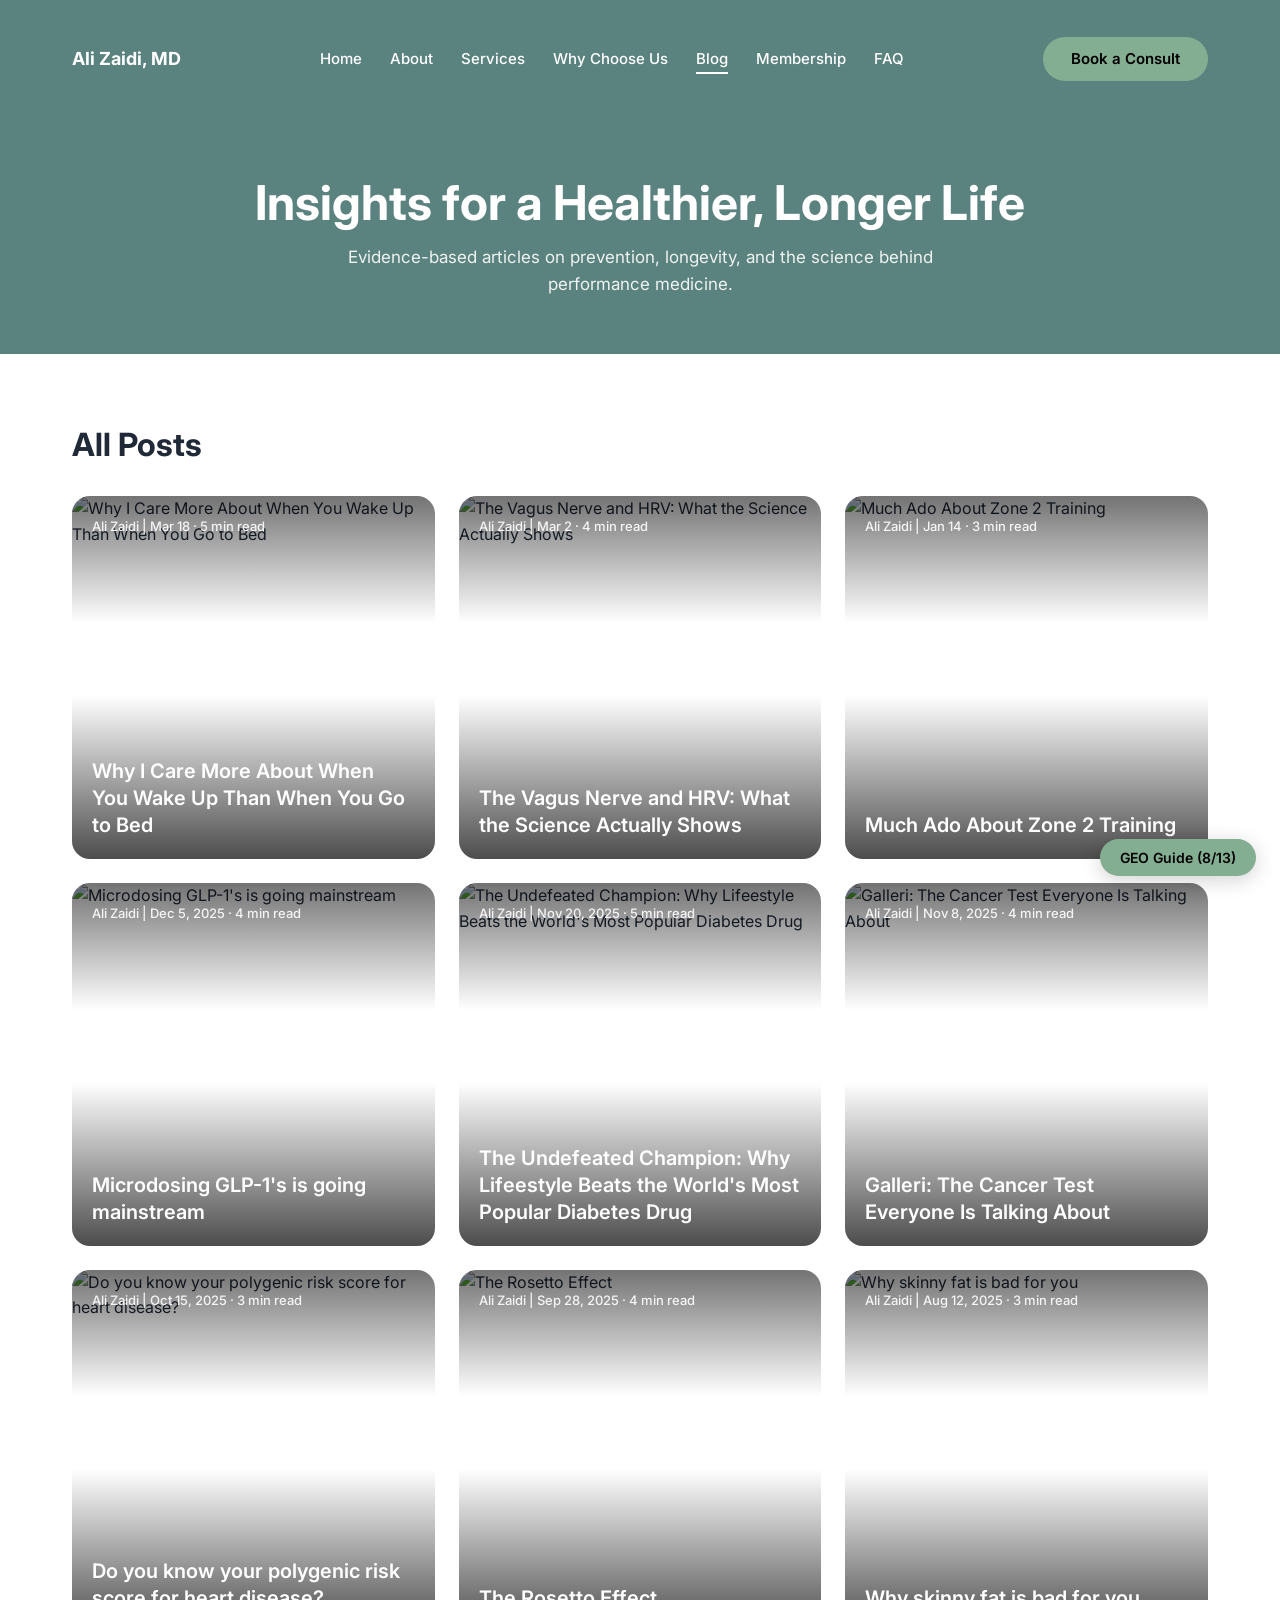
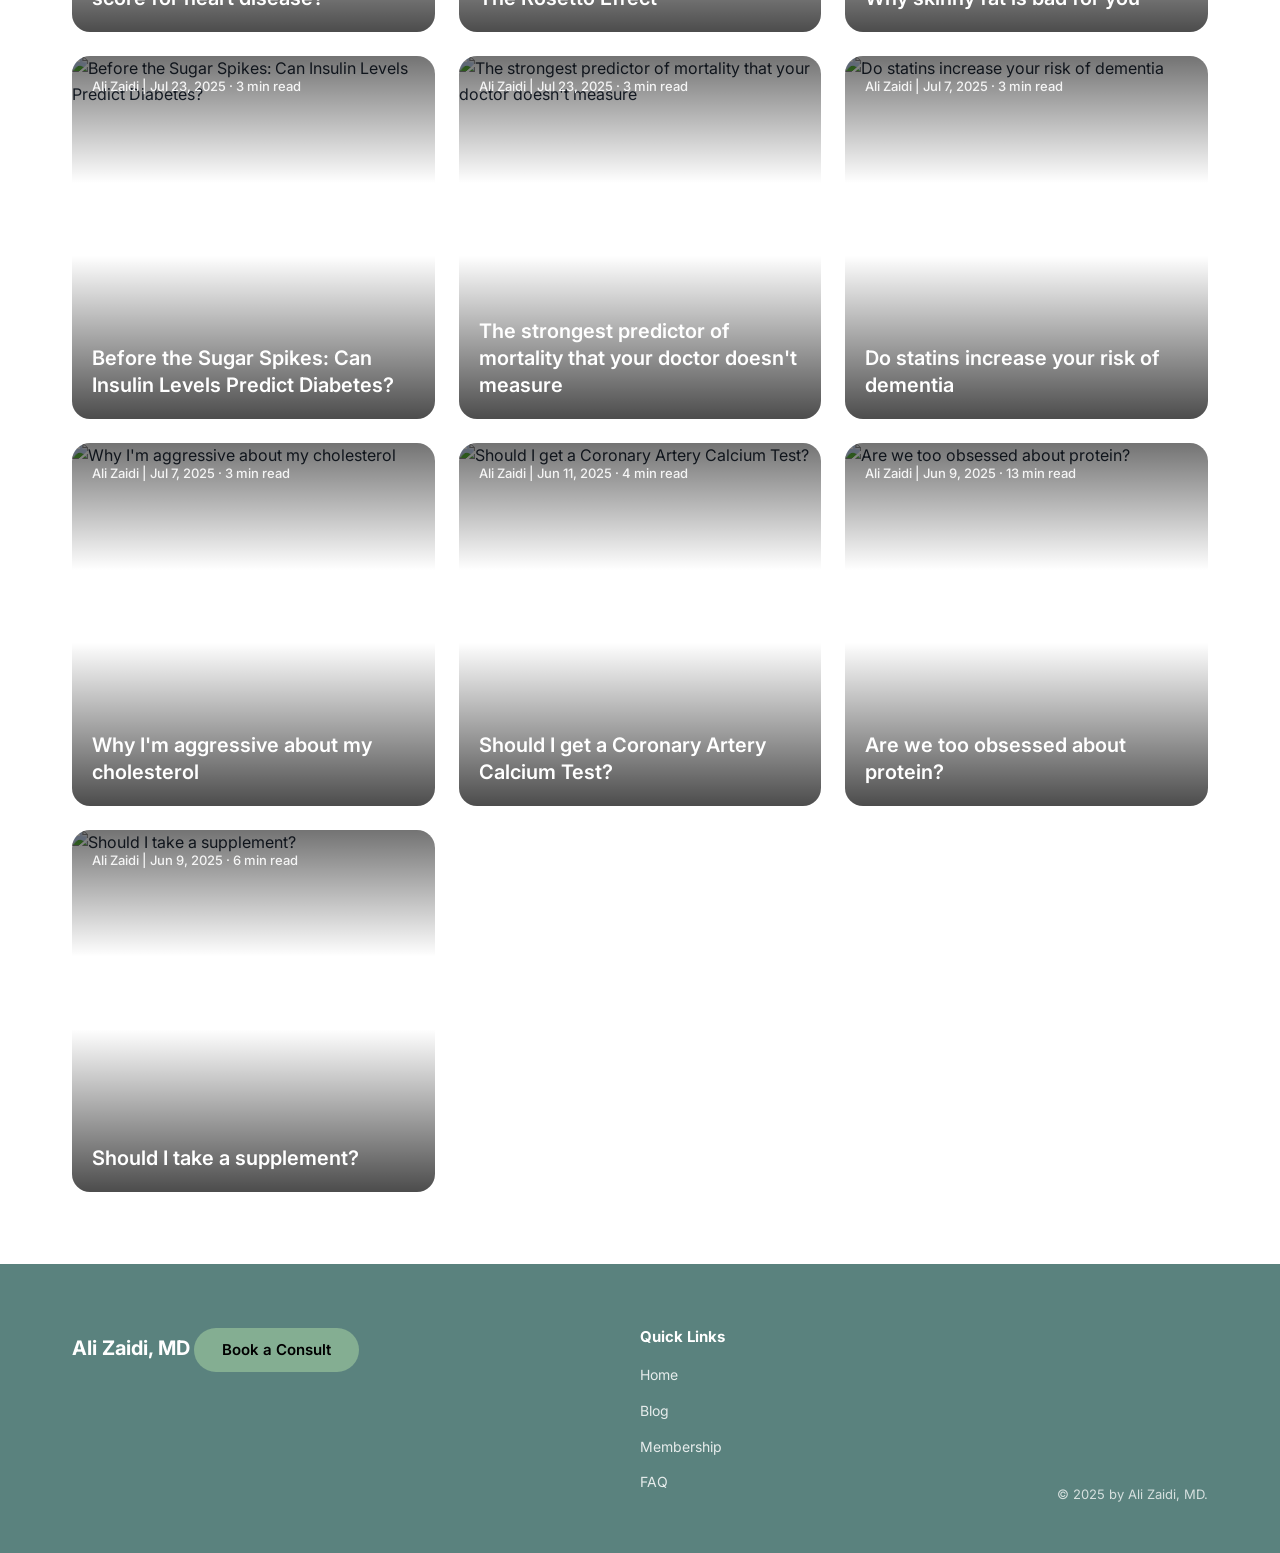
==== commit fc7e1024: "GEO widget file previews, smooth scroll, local blog posts, remove skip links. Co-authored-by: Cursor" ====
--- a/blog.html
+++ b/blog.html
@@ -23,10 +23,6 @@
   </script>
 </head>
 <body class="subpage">
-
-  <div id="geo-spot-head-meta" class="geo-spot-chip" aria-hidden="true">Blog page head metadata (JSON-LD, meta tags) · view source</div>
-
-  <a href="#main-content" class="skip-link">Skip to Main Content</a>
 
   <header id="site-header">
     <div class="container nav-wrapper">
--- a/css/style.css
+++ b/css/style.css
@@ -56,24 +56,6 @@
 
 .section { padding: 72px 0; }
 .text-accent { color: var(--brand); }
-
-/* Skip link */
-.skip-link {
-  position: absolute;
-  top: -100px;
-  left: 16px;
-  z-index: 9999;
-  padding: 10px 18px;
-  background: var(--brand);
-  color: var(--white);
-  font-weight: 600;
-  border-radius: 6px;
-}
-
-.skip-link:focus,
-.skip-link.geo-guide-highlight {
-  top: 16px;
-}
 
 /* Buttons */
 .btn {
@@ -1734,13 +1716,60 @@
   transition: opacity 0.2s ease, visibility 0.2s ease;
 }
 
-.geo-spot-chip:nth-of-type(2) {
-  top: 132px;
-}
-
 .geo-spot-chip.geo-guide-highlight {
   opacity: 1;
   visibility: visible;
+}
+
+.geo-file-preview {
+  position: fixed;
+  top: 50%;
+  left: 50%;
+  transform: translate(-50%, -50%);
+  z-index: 2080;
+  width: min(520px, calc(100vw - 48px));
+  max-height: min(420px, 70vh);
+  overflow: auto;
+  background: var(--white);
+  border: 2px solid var(--brand);
+  border-radius: var(--radius-card);
+  box-shadow: 0 12px 40px rgba(0, 0, 0, 0.18);
+  padding: 16px 18px;
+}
+
+.geo-file-preview-label {
+  font-size: 12px;
+  font-weight: 700;
+  text-transform: uppercase;
+  letter-spacing: 0.04em;
+  color: var(--brand);
+  margin-bottom: 10px;
+}
+
+.geo-file-preview-content {
+  font-family: ui-monospace, 'Cascadia Code', 'Consolas', monospace;
+  font-size: 12px;
+  line-height: 1.55;
+  color: var(--text);
+  white-space: pre-wrap;
+  word-break: break-word;
+  margin: 0;
+}
+
+.geo-guide-file-snippet {
+  font-family: ui-monospace, 'Cascadia Code', 'Consolas', monospace;
+  font-size: 11px;
+  line-height: 1.5;
+  color: var(--text-muted);
+  background: var(--off-white);
+  border: 1px solid #e5e7eb;
+  border-radius: 8px;
+  padding: 10px 12px;
+  margin-bottom: 14px;
+  max-height: 140px;
+  overflow: auto;
+  white-space: pre-wrap;
+  word-break: break-word;
 }
 
 .geo-guide-ring {
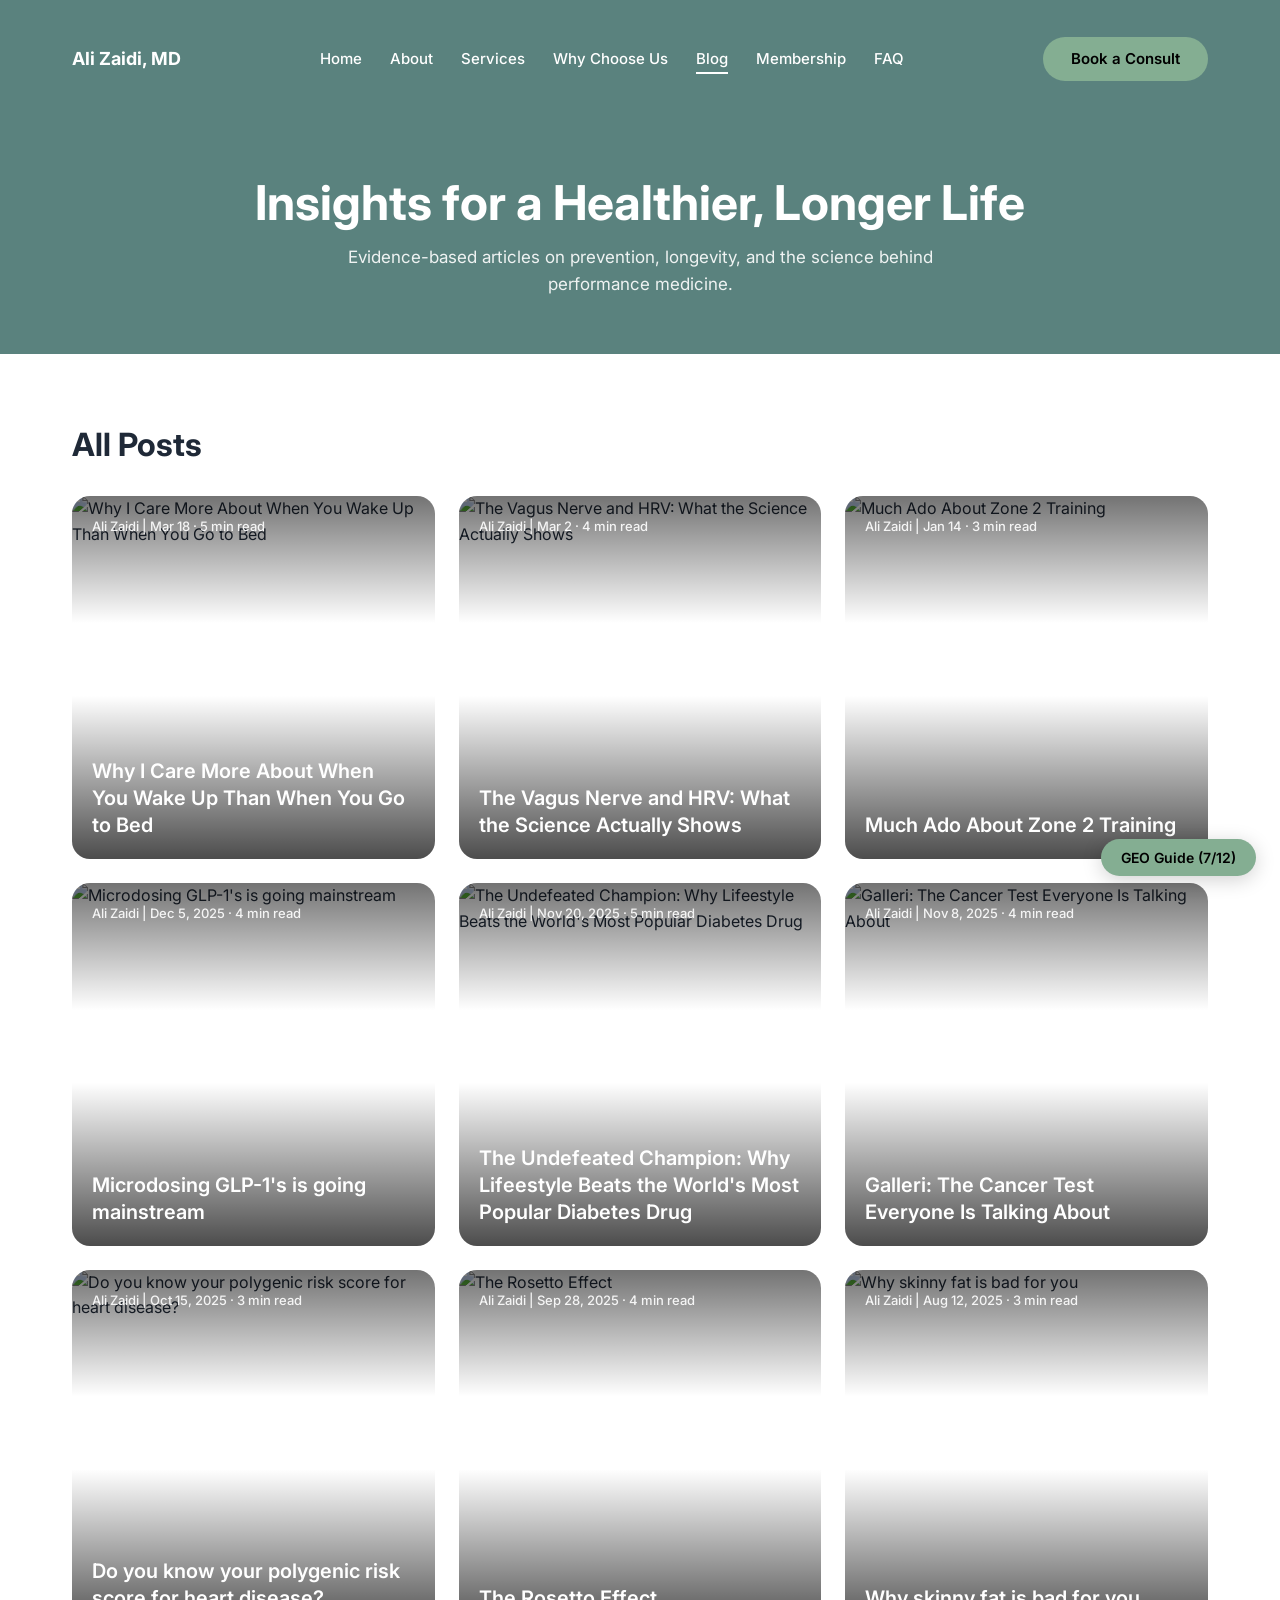
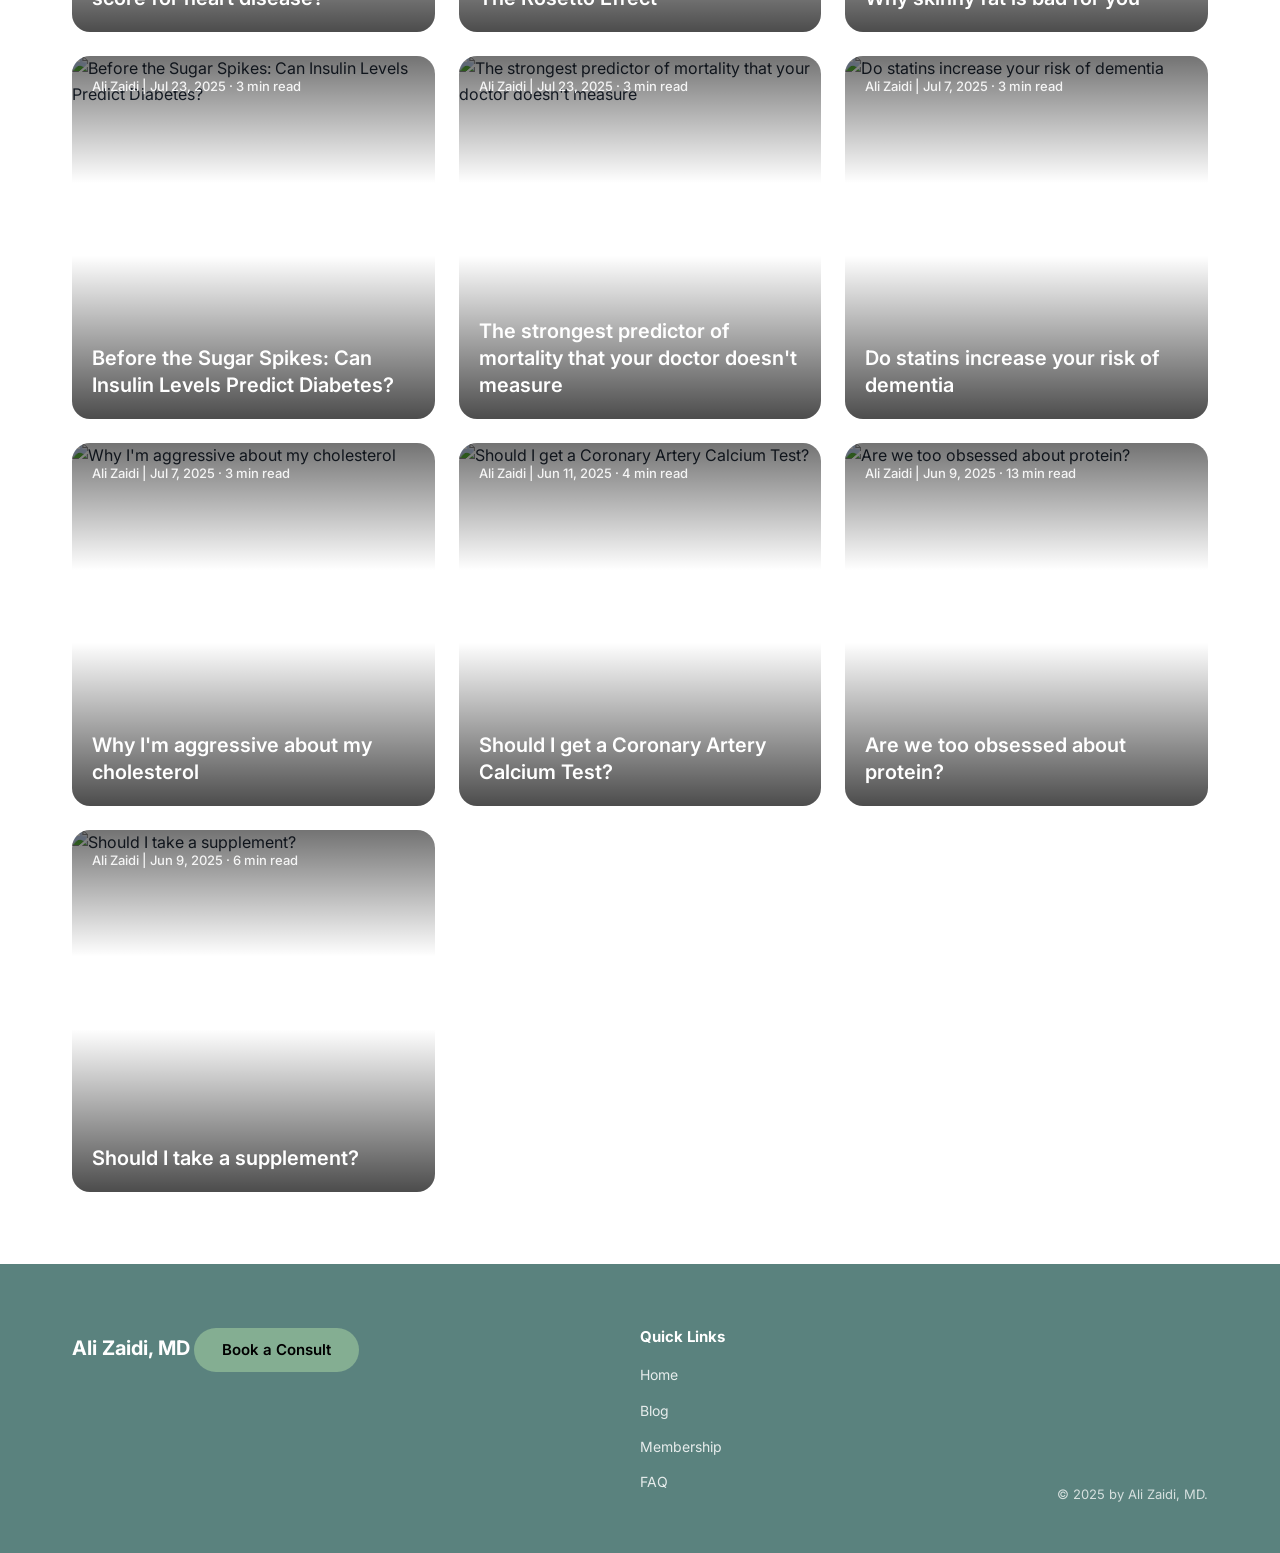
==== commit 52d2146d: "Fix favicon to match live site and expand first FAQ answers. Co-authored-by: Cursor <cursoragent@cur" ====
--- a/blog.html
+++ b/blog.html
@@ -5,7 +5,8 @@
   <meta name="viewport" content="width=device-width, initial-scale=1.0">
   <meta name="description" content="Longevity and preventative health articles by Dr. Ali Zaidi, MD — sleep, metabolism, fitness, and chronic disease prevention.">
   <title>Longevity and Preventative Health Blog | Dr. Ali Zaidi, MD</title>
-  <link rel="icon" href="https://static.wixstatic.com/media/4ccdaa_67f7a51a958548e288dbaf24dc10bf9b~mv2.png/v1/fill/w_32,h_32,al_c,q_85,usm_0.66_1.00_0.01,enc_avif,quality_auto/Active%20Senior.png" type="image/png">
+  <link rel="icon" href="https://static.wixstatic.com/media/159cea_269cf6c928ac4059a3e1c75422ed921c~mv2.png/v1/fill/w_32,h_32,lg_1,usm_0.66_1.00_0.01/159cea_269cf6c928ac4059a3e1c75422ed921c~mv2.png" type="image/png">
+  <link rel="apple-touch-icon" href="https://static.wixstatic.com/media/159cea_269cf6c928ac4059a3e1c75422ed921c~mv2.png/v1/fill/w_180,h_180,lg_1,usm_0.66_1.00_0.01/159cea_269cf6c928ac4059a3e1c75422ed921c~mv2.png">
   <link rel="preconnect" href="https://fonts.googleapis.com">
   <link rel="preconnect" href="https://fonts.gstatic.com" crossorigin>
   <link rel="preload" href="https://fonts.googleapis.com/css2?family=Inter:wght@400;500;600;700&display=swap" as="style">
--- a/css/style.css
+++ b/css/style.css
@@ -1695,83 +1695,6 @@
   z-index: 1;
 }
 
-.geo-spot-chip {
-  position: fixed;
-  top: 76px;
-  left: 16px;
-  z-index: 100;
-  max-width: min(320px, calc(100vw - 32px));
-  padding: 10px 14px;
-  font-size: 13px;
-  font-weight: 600;
-  line-height: 1.4;
-  color: var(--brand-dark);
-  background: var(--white);
-  border: 2px dashed var(--brand);
-  border-radius: 10px;
-  box-shadow: 0 4px 16px rgba(0, 0, 0, 0.08);
-  opacity: 0;
-  visibility: hidden;
-  pointer-events: none;
-  transition: opacity 0.2s ease, visibility 0.2s ease;
-}
-
-.geo-spot-chip.geo-guide-highlight {
-  opacity: 1;
-  visibility: visible;
-}
-
-.geo-file-preview {
-  position: fixed;
-  top: 50%;
-  left: 50%;
-  transform: translate(-50%, -50%);
-  z-index: 2080;
-  width: min(520px, calc(100vw - 48px));
-  max-height: min(420px, 70vh);
-  overflow: auto;
-  background: var(--white);
-  border: 2px solid var(--brand);
-  border-radius: var(--radius-card);
-  box-shadow: 0 12px 40px rgba(0, 0, 0, 0.18);
-  padding: 16px 18px;
-}
-
-.geo-file-preview-label {
-  font-size: 12px;
-  font-weight: 700;
-  text-transform: uppercase;
-  letter-spacing: 0.04em;
-  color: var(--brand);
-  margin-bottom: 10px;
-}
-
-.geo-file-preview-content {
-  font-family: ui-monospace, 'Cascadia Code', 'Consolas', monospace;
-  font-size: 12px;
-  line-height: 1.55;
-  color: var(--text);
-  white-space: pre-wrap;
-  word-break: break-word;
-  margin: 0;
-}
-
-.geo-guide-file-snippet {
-  font-family: ui-monospace, 'Cascadia Code', 'Consolas', monospace;
-  font-size: 11px;
-  line-height: 1.5;
-  color: var(--text-muted);
-  background: var(--off-white);
-  border: 1px solid #e5e7eb;
-  border-radius: 8px;
-  padding: 10px 12px;
-  margin-bottom: 14px;
-  max-height: 140px;
-  overflow: auto;
-  white-space: pre-wrap;
-  word-break: break-word;
-}
-
 .geo-guide-ring {
   position: fixed;
   pointer-events: none;
